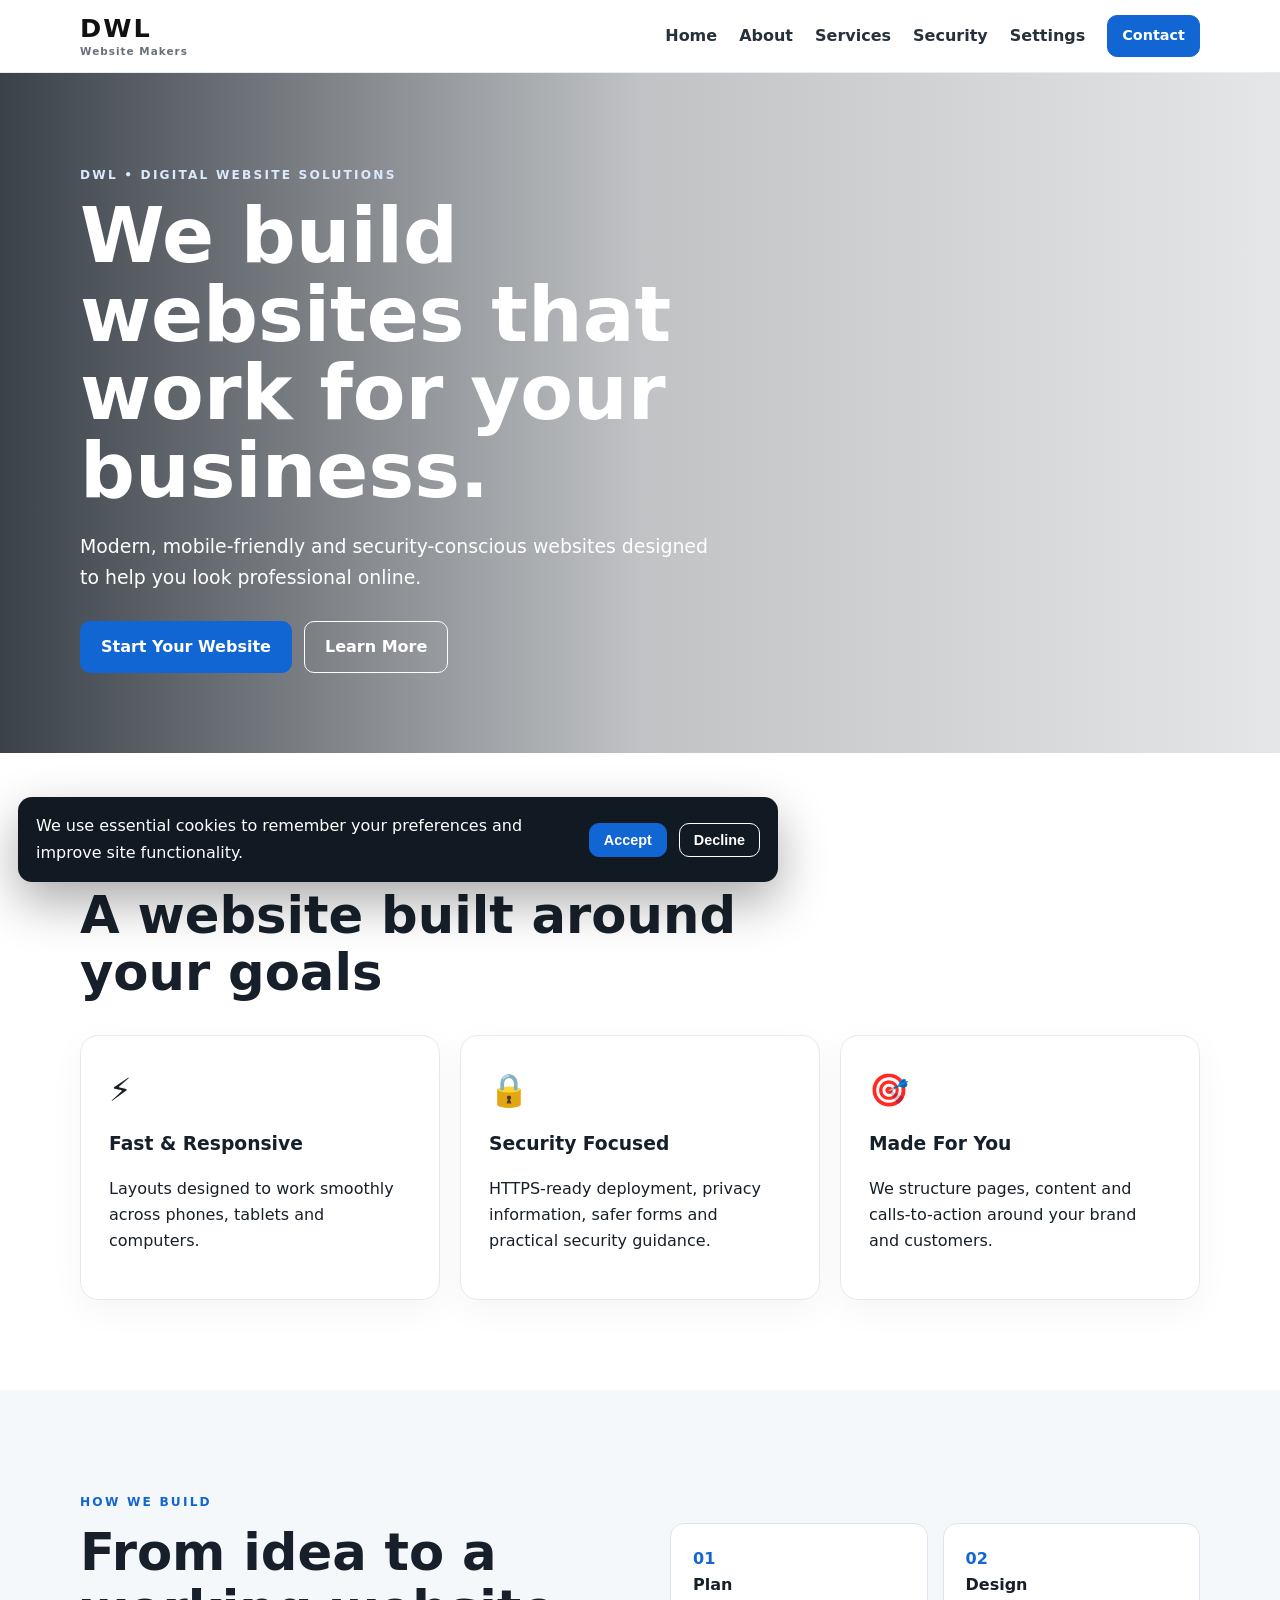
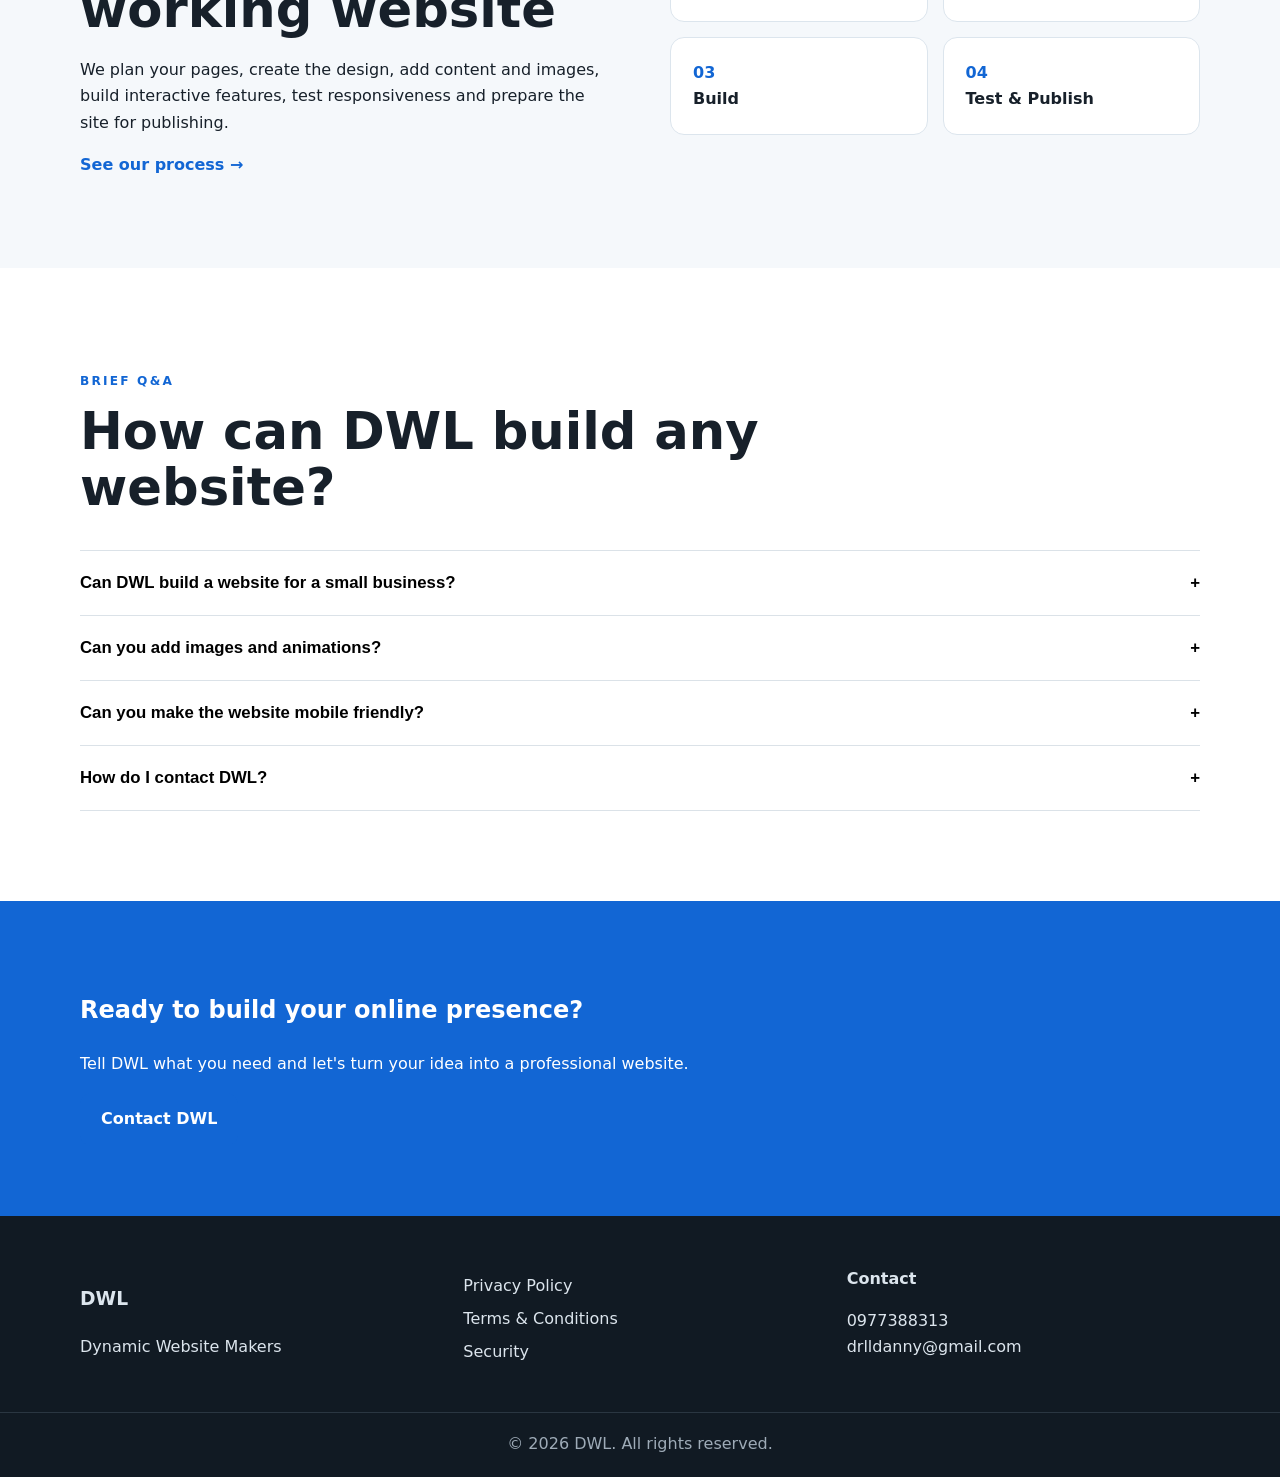
==== index.html @ 7fa47102 "Add files via upload" ====
<!DOCTYPE html>
<html lang="en">
<head>
  <meta charset="UTF-8">
  <meta name="viewport" content="width=device-width, initial-scale=1.0">
  <meta name="description" content="DWL - Professional, secure and responsive website design and development services.">
  <meta name="robots" content="index, follow">
  <meta property="og:title" content="DWL | Dynamic Website Making">
  <meta property="og:description" content="We build modern, responsive and secure websites for businesses and individuals.">
  <meta property="og:image" content="images/dwl-workspace.jpg">
  <title>DWL | Dynamic Website Making</title>
  <link rel="icon" href="images/dwl-workspace.jpg">
  <link rel="stylesheet" href="style.css">
</head>
<body>
<header class="site-header">
  <nav class="nav container">
    <a class="brand" href="index.html"><span>DWL</span><small>Website Makers</small></a>
    <button class="menu-toggle" aria-label="Open menu">☰</button>
    <div class="nav-links">
      <a href="index.html">Home</a><a href="about.html">About</a><a href="services.html">Services</a>
      <a href="security.html">Security</a><a href="settings.html">Settings</a><a href="contact.html" class="btn small">Contact</a>
    </div>
  </nav>
</header>

<main>
<section class="hero">
  <div class="hero-overlay"></div>
  <div class="container hero-content reveal">
    <p class="eyebrow">DWL • DIGITAL WEBSITE SOLUTIONS</p>
    <h1>We build websites that work for your business.</h1>
    <p class="lead">Modern, mobile-friendly and security-conscious websites designed to help you look professional online.</p>
    <div class="actions"><a class="btn" href="contact.html">Start Your Website</a><a class="btn ghost" href="about.html">Learn More</a></div>
  </div>
</section>

<section class="section container">
  <div class="section-head reveal"><p class="eyebrow">WHY CHOOSE US</p><h2>A website built around your goals</h2></div>
  <div class="cards">
    <article class="card reveal"><div class="icon">⚡</div><h3>Fast & Responsive</h3><p>Layouts designed to work smoothly across phones, tablets and computers.</p></article>
    <article class="card reveal"><div class="icon">🔒</div><h3>Security Focused</h3><p>HTTPS-ready deployment, privacy information, safer forms and practical security guidance.</p></article>
    <article class="card reveal"><div class="icon">🎯</div><h3>Made For You</h3><p>We structure pages, content and calls-to-action around your brand and customers.</p></article>
  </div>
</section>

<section class="section alt">
  <div class="container split">
    <div class="reveal"><p class="eyebrow">HOW WE BUILD</p><h2>From idea to a working website</h2><p>We plan your pages, create the design, add content and images, build interactive features, test responsiveness and prepare the site for publishing.</p><a href="services.html" class="text-link">See our process →</a></div>
    <div class="process reveal">
      <div><b>01</b><span>Plan</span></div><div><b>02</b><span>Design</span></div><div><b>03</b><span>Build</span></div><div><b>04</b><span>Test & Publish</span></div>
    </div>
  </div>
</section>

<section class="section container faq-section">
  <div class="section-head reveal"><p class="eyebrow">BRIEF Q&A</p><h2>How can DWL build any website?</h2></div>
  <div class="faq reveal">
    <button class="faq-q">Can DWL build a website for a small business? <span>+</span></button>
    <div class="faq-a">Yes. We can create a focused business website with pages such as Home, About, Services, Gallery, Contact, Privacy Policy and Terms.</div>
    <button class="faq-q">Can you add images and animations? <span>+</span></button>
    <div class="faq-a">Yes. We can add your images, galleries, subtle animations, interactive sections and responsive layouts.</div>
    <button class="faq-q">Can you make the website mobile friendly? <span>+</span></button>
    <div class="faq-a">Yes. The design can adapt to phones, tablets and desktop screens.</div>
    <button class="faq-q">How do I contact DWL? <span>+</span></button>
    <div class="faq-a">Call 0977388313 or email drlldanny@gmail.com. Fax support is available on request.</div>
  </div>
</section>

<section class="cta">
  <div class="container reveal"><h2>Ready to build your online presence?</h2><p>Tell DWL what you need and let's turn your idea into a professional website.</p><a class="btn" href="contact.html">Contact DWL</a></div>
</section>
</main>

<footer class="footer"><div class="container footer-grid"><div><h3>DWL</h3><p>Dynamic Website Makers</p></div><div><a href="privacy.html">Privacy Policy</a><a href="terms.html">Terms & Conditions</a><a href="security.html">Security</a></div><div><strong>Contact</strong><p>0977388313<br>drlldanny@gmail.com</p></div></div><div class="copyright">© <span id="year"></span> DWL. All rights reserved.</div></footer>
<div id="cookie-banner" class="cookie"><p>We use essential cookies to remember your preferences and improve site functionality.</p><button id="accept-cookies" class="btn small">Accept</button><button id="decline-cookies" class="btn ghost small">Decline</button></div>
<script src="script.js"></script>
</body>
</html>
---- style.css ----
*{box-sizing:border-box}html{scroll-behavior:smooth}body{margin:0;font-family:Inter,system-ui,-apple-system,Segoe UI,sans-serif;color:#17202a;background:#fff;line-height:1.65}.container{width:min(1120px,92%);margin:auto}.site-header{position:sticky;top:0;z-index:20;background:rgba(255,255,255,.94);backdrop-filter:blur(12px);border-bottom:1px solid #e8edf2}.nav{min-height:72px;display:flex;align-items:center;justify-content:space-between}.brand{color:#111;text-decoration:none;font-weight:900;display:flex;flex-direction:column;line-height:1}.brand span{font-size:1.6rem;letter-spacing:.08em}.brand small{font-size:.65rem;color:#65707b;letter-spacing:.1em;margin-top:5px}.nav-links{display:flex;gap:22px;align-items:center}.nav-links a{color:#27313b;text-decoration:none;font-weight:650}.nav-links a:hover,.text-link{color:#1266d4}.menu-toggle{display:none;border:0;background:none;font-size:1.7rem}.btn{display:inline-block;padding:12px 20px;border-radius:10px;background:#1266d4;color:#fff!important;text-decoration:none;border:1px solid #1266d4;font-weight:750;cursor:pointer}.btn:hover{transform:translateY(-2px);box-shadow:0 8px 24px #1266d42b}.btn.ghost{background:transparent;color:#fff!important;border-color:#fff}.btn.small{padding:8px 14px;font-size:.9rem}.hero{min-height:680px;background:url('images/dwl-workspace.jpg') center/cover no-repeat;position:relative;display:grid;align-items:center}.hero-overlay{position:absolute;inset:0;background:linear-gradient(90deg,rgba(4,12,22,.78),rgba(4,12,22,.25),rgba(4,12,22,.1))}.hero-content{position:relative;color:#fff;max-width:760px;margin-left:max(4%,calc((100% - 1120px)/2));margin-right:auto}.hero h1{font-size:clamp(2.5rem,6vw,5rem);line-height:1.02;margin:10px 0 20px}.lead{font-size:1.18rem;max-width:650px}.eyebrow{font-size:.76rem;letter-spacing:.18em;font-weight:900;color:#1266d4}.hero .eyebrow{color:#d9eaff}.actions{display:flex;gap:12px;margin-top:28px}.section{padding:90px 0}.alt{background:#f5f8fb}.section-head{max-width:720px;margin-bottom:35px}.section h2{font-size:clamp(2rem,4vw,3.2rem);line-height:1.1;margin:8px 0 20px}.cards{display:grid;grid-template-columns:repeat(3,1fr);gap:20px}.card{background:#fff;border:1px solid #e4eaf0;border-radius:18px;padding:28px;box-shadow:0 10px 35px #18212b0b}.icon{font-size:2rem}.card h3{margin:12px 0 8px}.split{display:grid;grid-template-columns:1fr 1fr;gap:60px;align-items:center}.process{display:grid;grid-template-columns:1fr 1fr;gap:15px}.process div{padding:22px;border:1px solid #dce5ed;border-radius:14px;background:#fff}.process b{display:block;color:#1266d4}.process span{font-weight:800}.text-link{font-weight:800;text-decoration:none}.faq{border-top:1px solid #dbe2e8}.faq-q{width:100%;text-align:left;border:0;border-bottom:1px solid #dbe2e8;background:none;padding:22px 0;font-size:1.05rem;font-weight:800;display:flex;justify-content:space-between;cursor:pointer}.faq-a{max-height:0;overflow:hidden;transition:max-height .45s ease;padding:0 10px;color:#596673}.faq-q.active+ .faq-a{max-height:160px;padding:15px 10px 25px}.cta{background:#1266d4;color:#fff;padding:70px 0}.cta .eyebrow{color:#cfe3ff}.page-hero{padding:100px 0 70px;background:#f3f7fb}.page-hero h1{font-size:clamp(2.4rem,5vw,4.3rem);line-height:1.05;max-width:850px;margin:10px 0 20px}.page-hero p:not(.eyebrow){max-width:800px;font-size:1.1rem}.about-img{width:100%;border-radius:22px;box-shadow:0 20px 50px #0002}.timeline{display:grid;gap:16px;margin-top:30px}.timeline div{background:#fff;border:1px solid #dfe7ee;border-radius:14px;padding:20px}.timeline b{color:#1266d4}.security-list{display:grid;grid-template-columns:repeat(2,1fr);gap:20px}.notice{margin-top:25px;padding:20px;border-left:5px solid #1266d4;background:#eef6ff;border-radius:10px}.settings{max-width:850px}.setting{display:flex;justify-content:space-between;align-items:center;margin-bottom:16px}.switch input{display:none}.switch span{display:block;width:54px;height:30px;background:#bbc5cf;border-radius:30px;position:relative;cursor:pointer}.switch span:after{content:'';position:absolute;width:24px;height:24px;left:3px;top:3px;background:#fff;border-radius:50%;transition:.25s}.switch input:checked+span{background:#1266d4}.switch input:checked+span:after{transform:translateX(24px)}.contact-grid{display:grid;grid-template-columns:.8fr 1.2fr;gap:50px}.contact-form{display:grid;gap:18px}.contact-form label{font-weight:750}.contact-form input,.contact-form textarea{display:block;width:100%;margin-top:6px;padding:13px;border:1px solid #ccd6df;border-radius:9px;font:inherit}.contact-form input:focus,.contact-form textarea:focus{outline:3px solid #1266d422;border-color:#1266d4}.honeypot{position:absolute!important;left:-10000px!important}.form-status{font-weight:700}.footer{background:#111a23;color:#dce5ed;padding:50px 0 20px}.footer-grid{display:grid;grid-template-columns:1fr 1fr 1fr;gap:30px}.footer a{display:block;color:#dce5ed;text-decoration:none;margin:7px 0}.copyright{text-align:center;border-top:1px solid #2a3641;margin-top:35px;padding-top:18px;color:#9eabb7}.cookie{position:fixed;bottom:18px;left:18px;right:18px;max-width:760px;background:#111a23;color:#fff;padding:16px 18px;border-radius:14px;display:flex;align-items:center;gap:12px;z-index:30;box-shadow:0 20px 50px #0005}.cookie p{margin:0;flex:1}.not-found{min-height:100vh;display:grid;place-content:center;text-align:center}.not-found h1{font-size:7rem;margin:0}.reveal{opacity:0;transform:translateY(20px);transition:opacity .7s ease,transform .7s ease}.reveal.visible{opacity:1;transform:none}body.reduce-motion *{animation:none!important;transition:none!important;scroll-behavior:auto!important}@media(max-width:800px){.nav-links{display:none;position:absolute;top:72px;left:0;right:0;background:#fff;padding:20px;flex-direction:column;align-items:stretch;border-bottom:1px solid #ddd}.nav-links.open{display:flex}.menu-toggle{display:block}.cards,.split,.security-list,.contact-grid,.footer-grid{grid-template-columns:1fr}.hero{min-height:620px}.hero-content{margin:0 auto}.section{padding:65px 0}.cookie{flex-wrap:wrap}.cookie p{flex-basis:100%}}
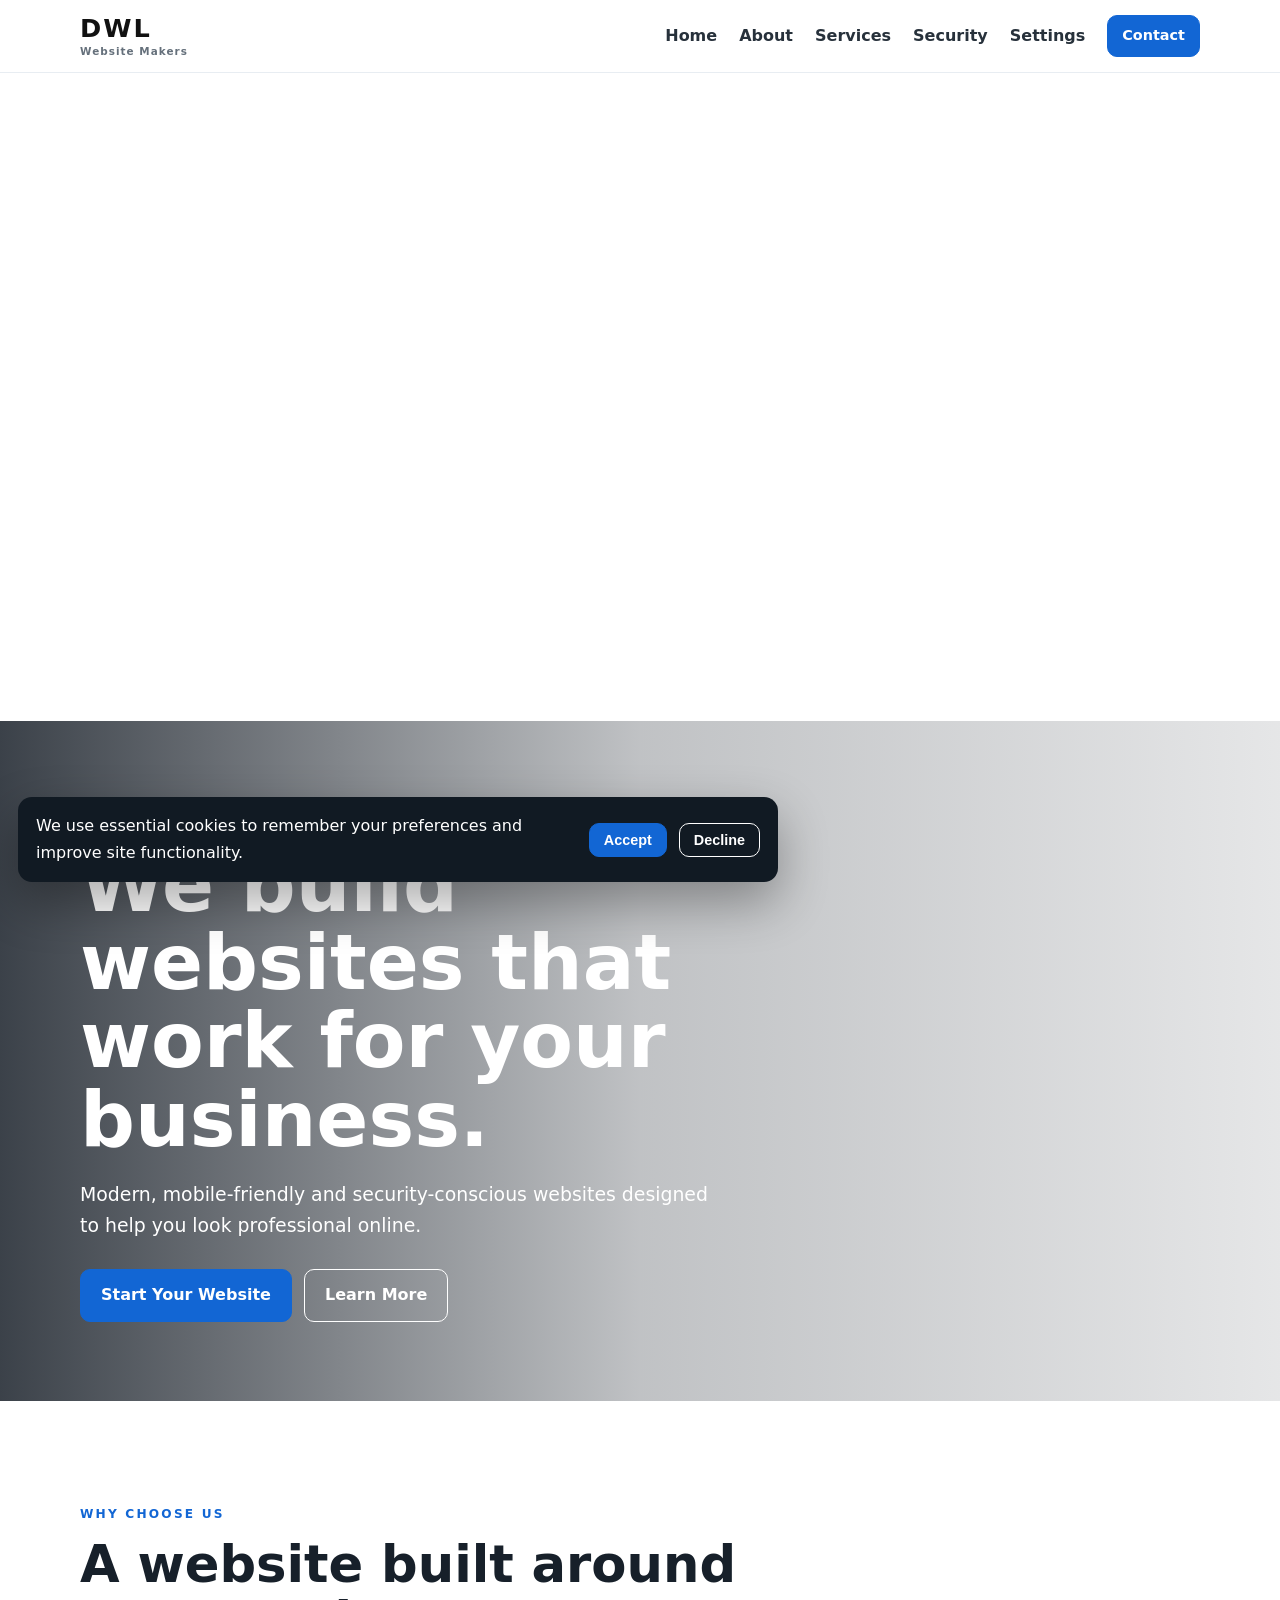
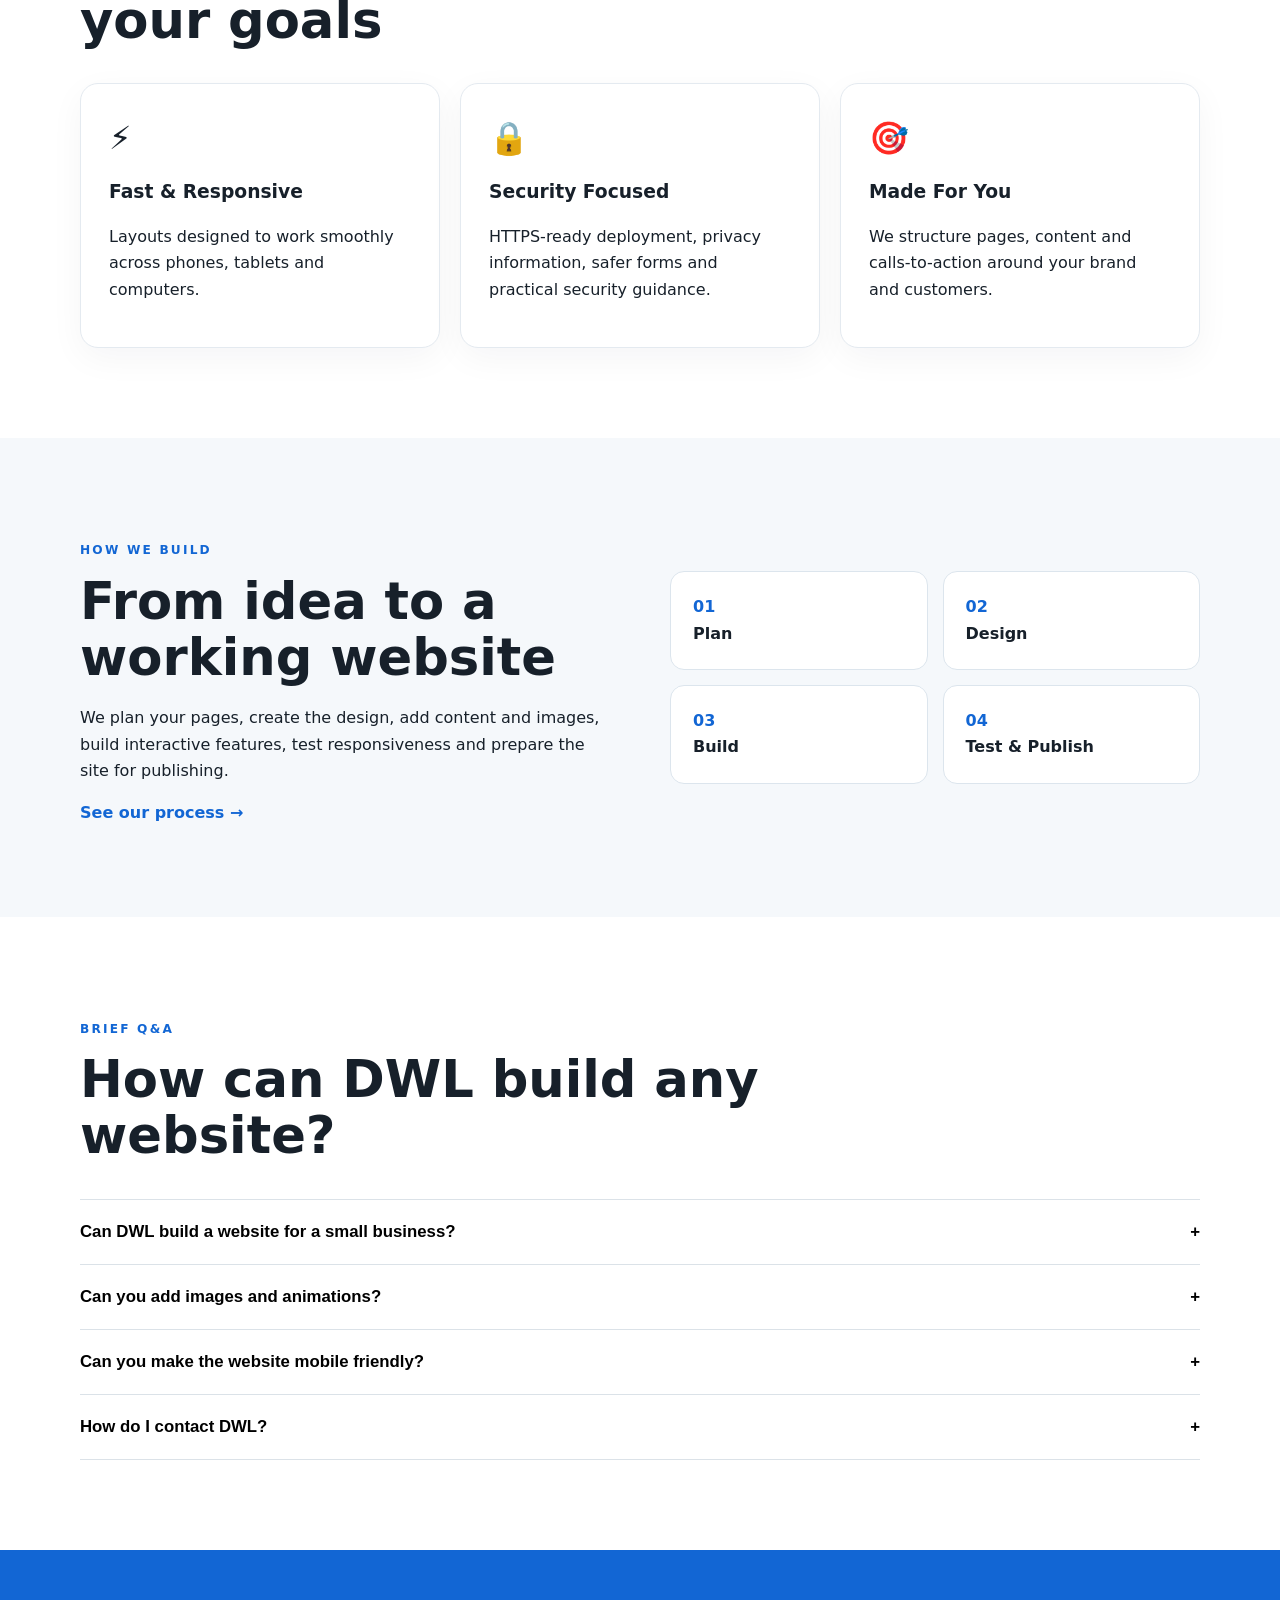
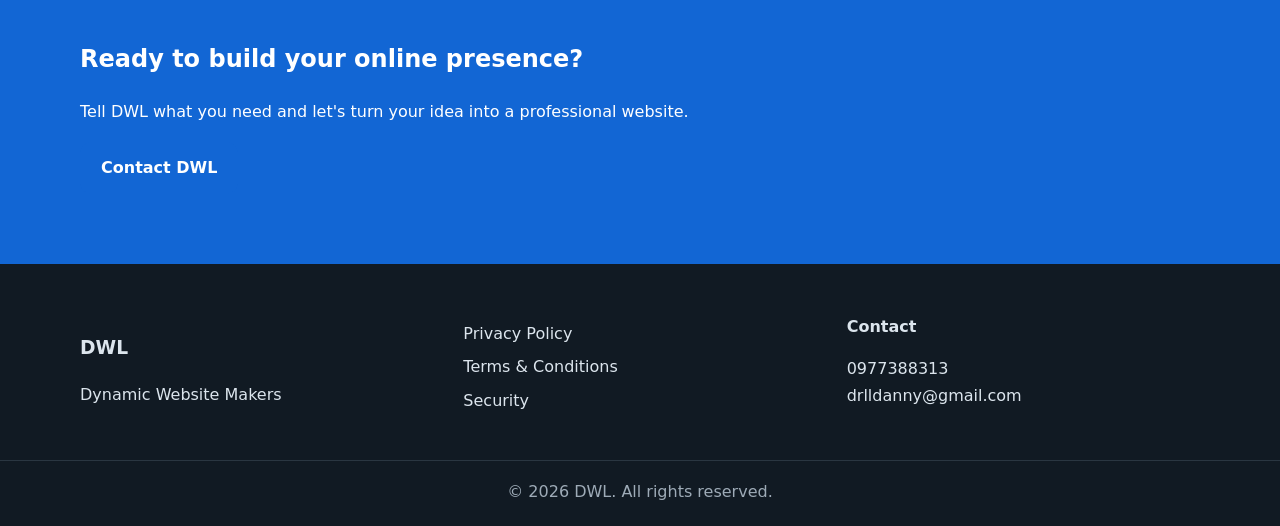
==== commit 15acffb7: "Update index.html" ====
--- a/index.html
+++ b/index.html
@@ -23,6 +23,11 @@
     </div>
   </nav>
 </header>
+  <body>
+    <video width="100%" heigt="300" control>
+      <source src="video/September_12,_2026(720p)(1).mp4" type="video/mp4">
+    </video>
+  
 
 <main>
 <section class="hero">
@@ -76,4 +81,4 @@
 <div id="cookie-banner" class="cookie"><p>We use essential cookies to remember your preferences and improve site functionality.</p><button id="accept-cookies" class="btn small">Accept</button><button id="decline-cookies" class="btn ghost small">Decline</button></div>
 <script src="script.js"></script>
 </body>
-</html>+</html>
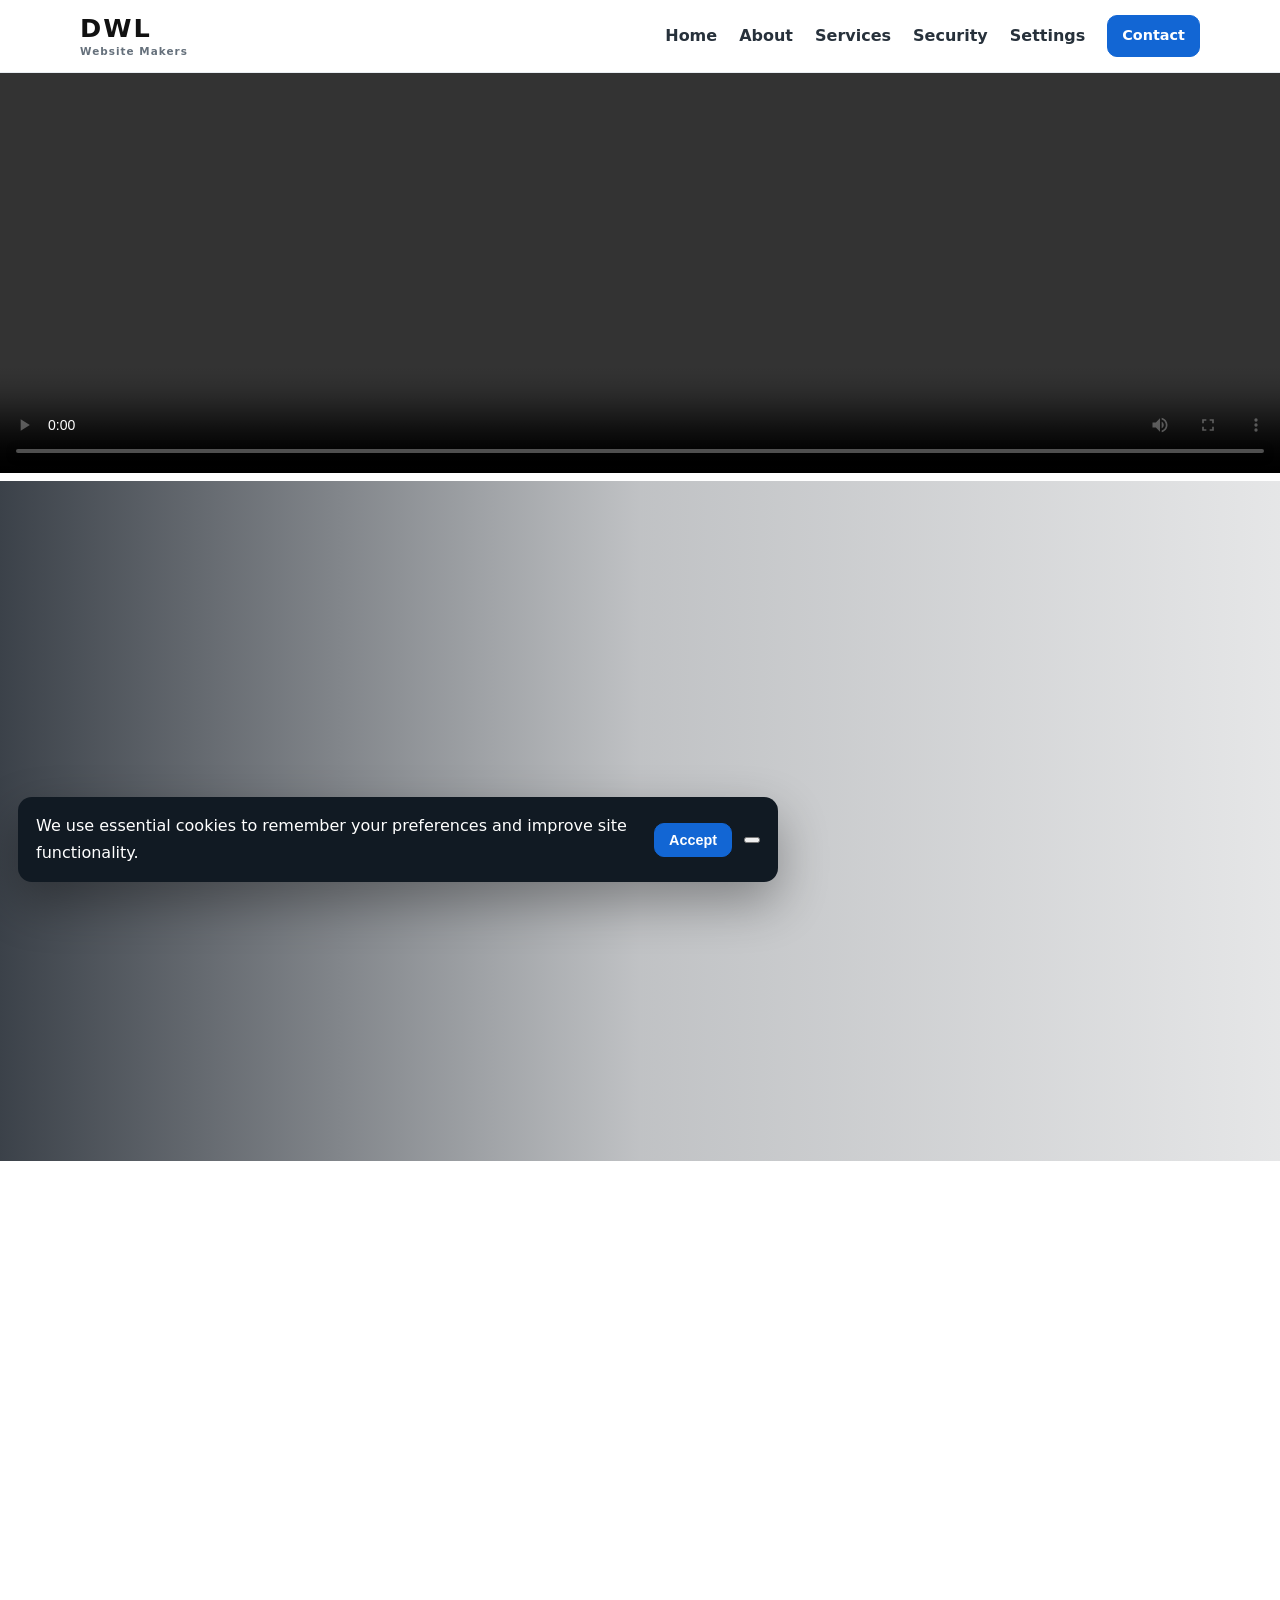
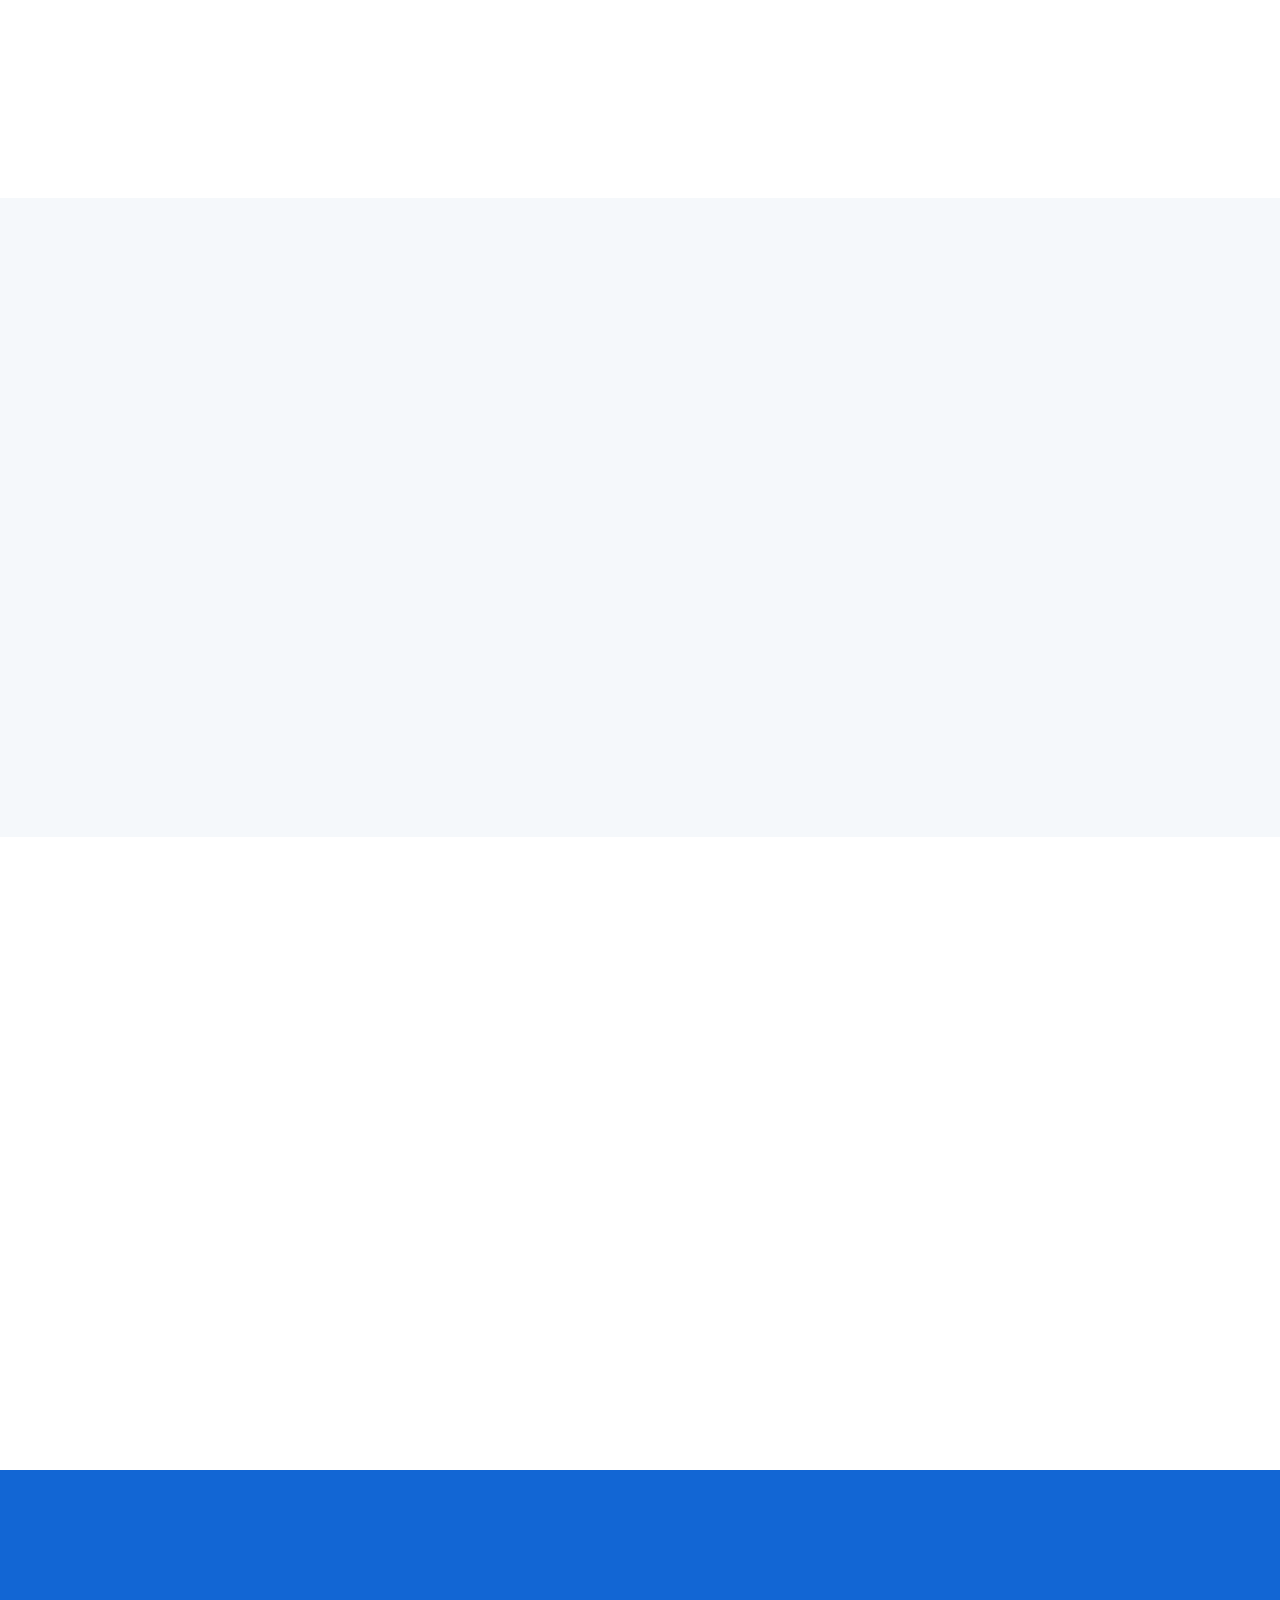
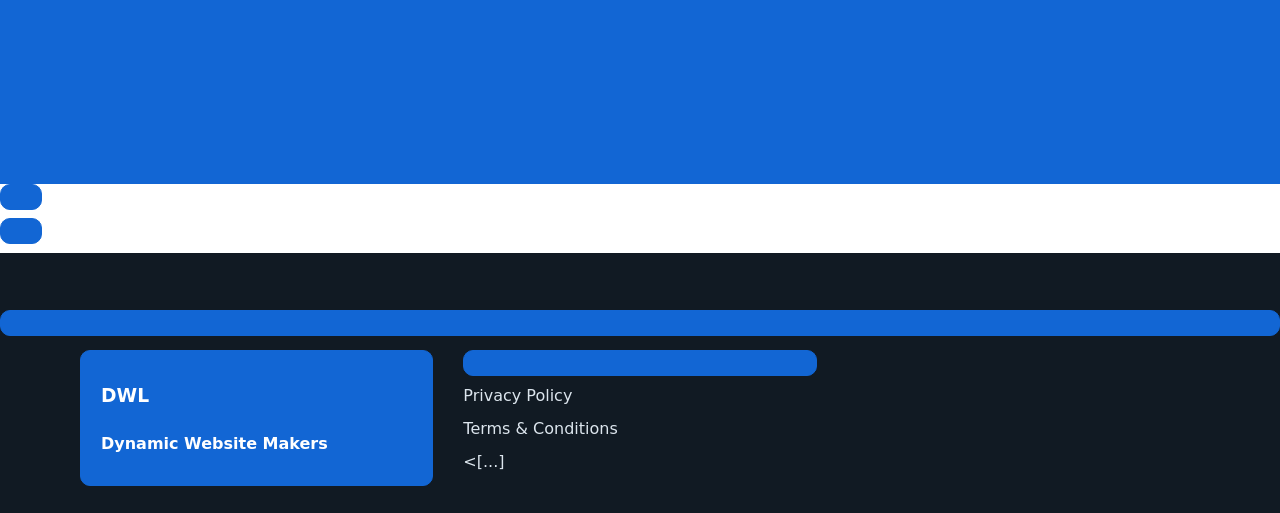
==== commit 8b8382ef: "Reduce video height to 400px and fix typo" ====
--- a/index.html
+++ b/index.html
@@ -24,7 +24,7 @@
   </nav>
 </header>
   <body>
-    <video width="100%" heigt="300" control>
+    <video width="100%" height="400" controls>
       <source src="video/September_12,_2026(720p)(1).mp4" type="video/mp4">
     </video>
   
@@ -51,7 +51,7 @@
 
 <section class="section alt">
   <div class="container split">
-    <div class="reveal"><p class="eyebrow">HOW WE BUILD</p><h2>From idea to a working website</h2><p>We plan your pages, create the design, add content and images, build interactive features, test responsiveness and prepare the site for publishing.</p><a href="services.html" class="text-link">See our process →</a></div>
+    <div class="reveal"><p class="eyebrow">HOW WE BUILD</p><h2>From idea to a working website</h2><p>We plan your pages, create the design, add content and images, build interactive features, test res[...]
     <div class="process reveal">
       <div><b>01</b><span>Plan</span></div><div><b>02</b><span>Design</span></div><div><b>03</b><span>Build</span></div><div><b>04</b><span>Test & Publish</span></div>
     </div>
@@ -73,12 +73,12 @@
 </section>
 
 <section class="cta">
-  <div class="container reveal"><h2>Ready to build your online presence?</h2><p>Tell DWL what you need and let's turn your idea into a professional website.</p><a class="btn" href="contact.html">Contact DWL</a></div>
+  <div class="container reveal"><h2>Ready to build your online presence?</h2><p>Tell DWL what you need and let's turn your idea into a professional website.</p><a class="btn" href="contact.html">Conta[...]
 </section>
 </main>
 
-<footer class="footer"><div class="container footer-grid"><div><h3>DWL</h3><p>Dynamic Website Makers</p></div><div><a href="privacy.html">Privacy Policy</a><a href="terms.html">Terms & Conditions</a><a href="security.html">Security</a></div><div><strong>Contact</strong><p>0977388313<br>drlldanny@gmail.com</p></div></div><div class="copyright">© <span id="year"></span> DWL. All rights reserved.</div></footer>
-<div id="cookie-banner" class="cookie"><p>We use essential cookies to remember your preferences and improve site functionality.</p><button id="accept-cookies" class="btn small">Accept</button><button id="decline-cookies" class="btn ghost small">Decline</button></div>
+<footer class="footer"><div class="container footer-grid"><div><h3>DWL</h3><p>Dynamic Website Makers</p></div><div><a href="privacy.html">Privacy Policy</a><a href="terms.html">Terms & Conditions</a><[...]
+<div id="cookie-banner" class="cookie"><p>We use essential cookies to remember your preferences and improve site functionality.</p><button id="accept-cookies" class="btn small">Accept</button><button [...]
 <script src="script.js"></script>
 </body>
 </html>
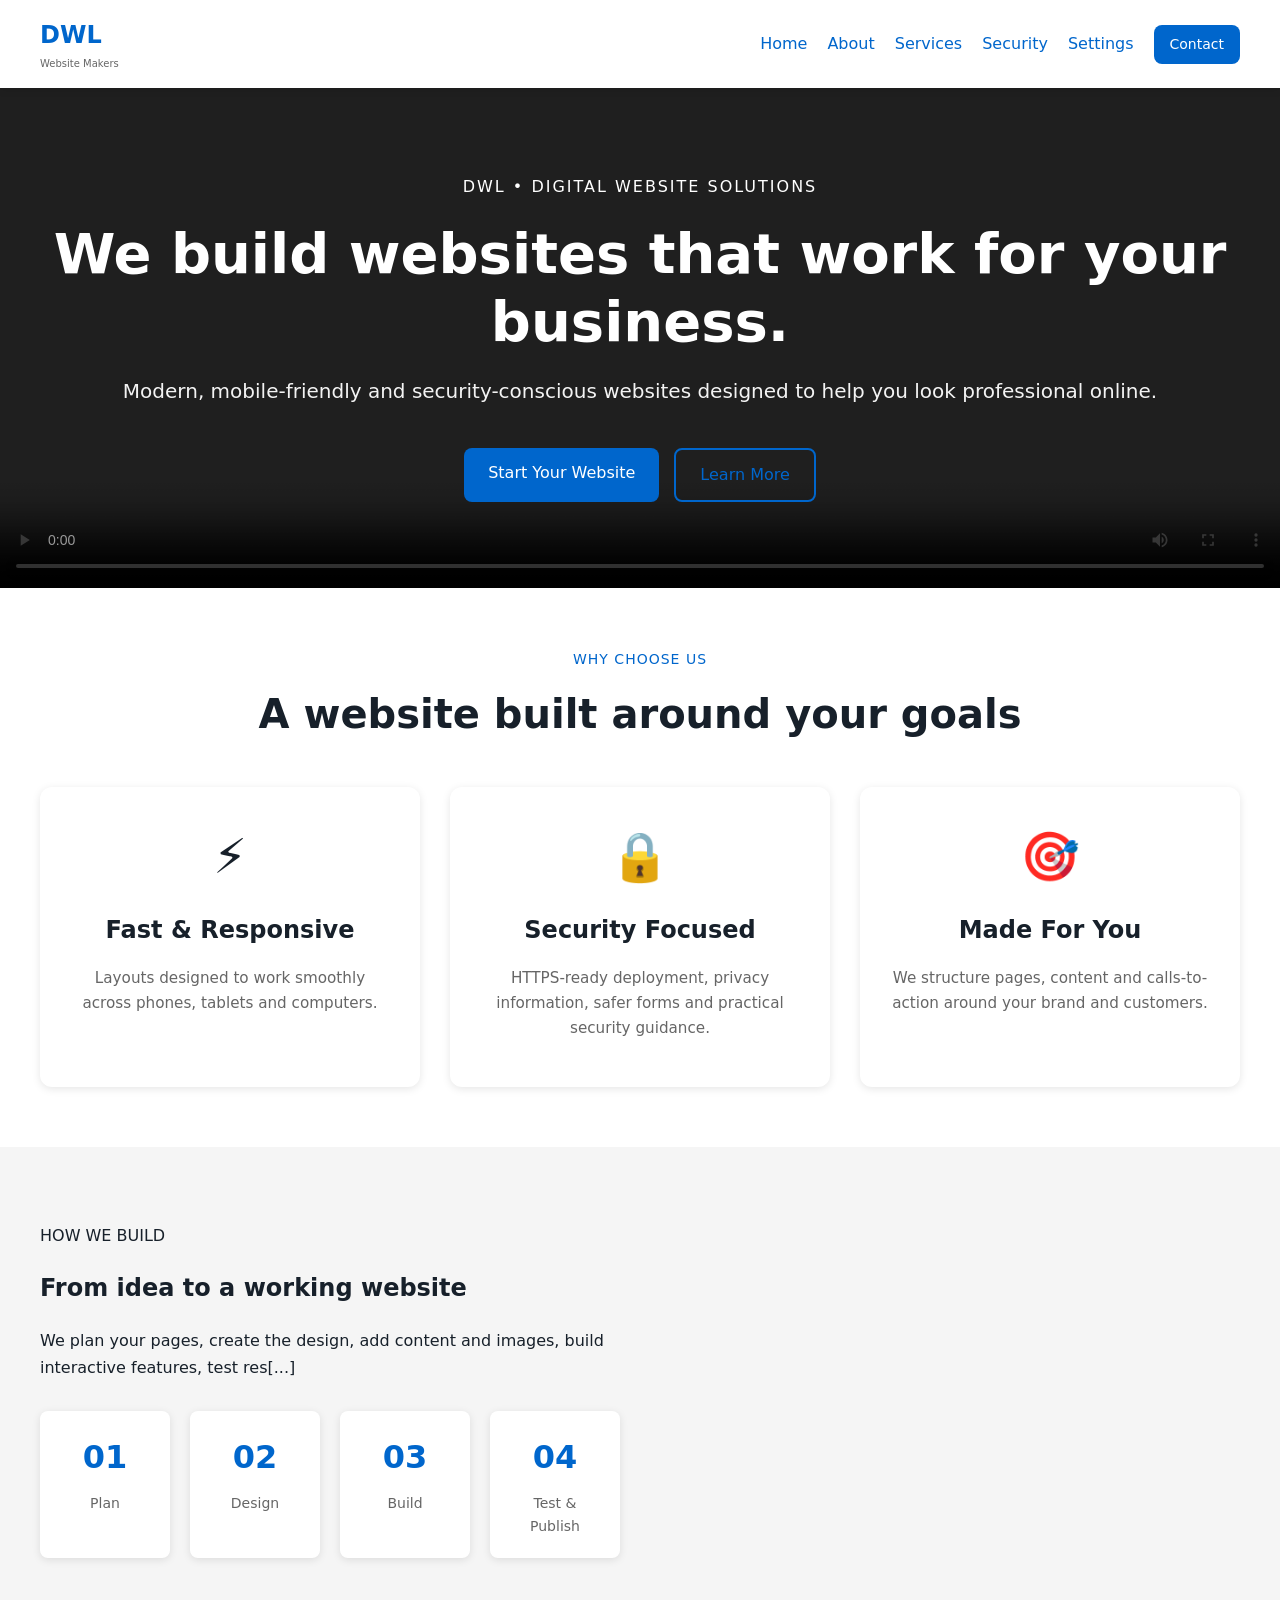
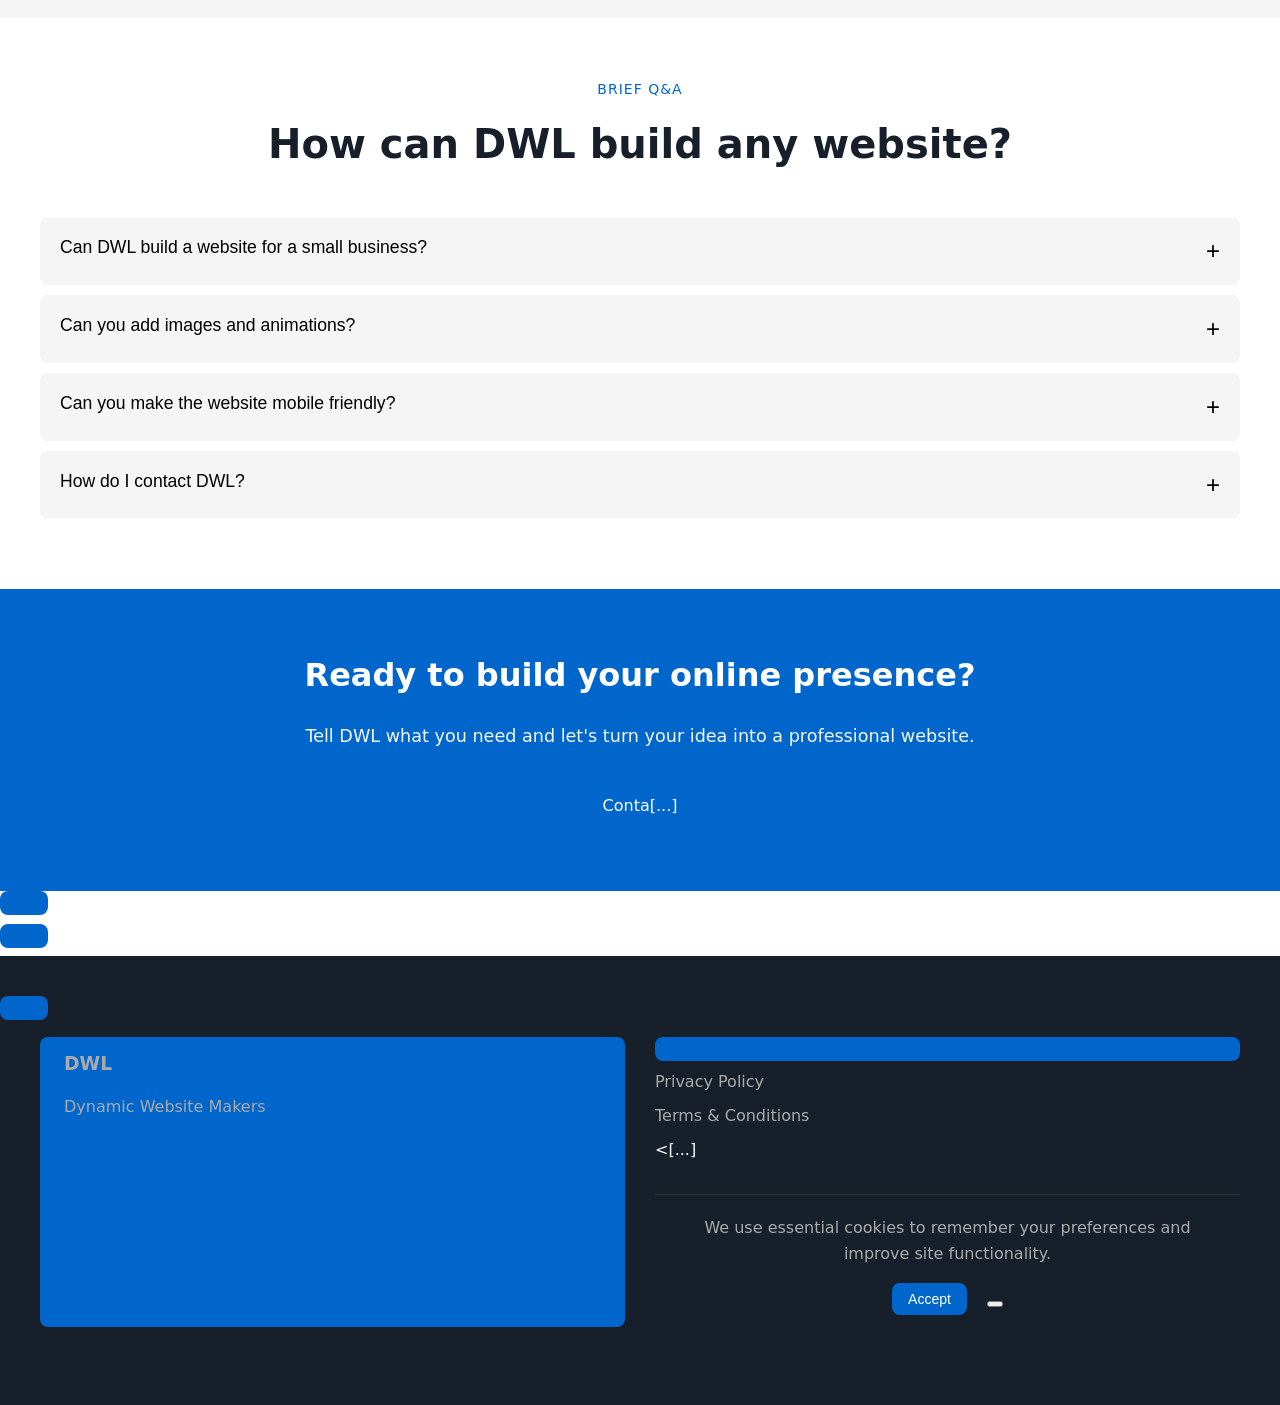
==== commit c0dba941: "Move video into hero section as background and update styling" ====
--- a/index.html
+++ b/index.html
@@ -23,14 +23,12 @@
     </div>
   </nav>
 </header>
-  <body>
-    <video width="100%" height="400" controls>
-      <source src="video/September_12,_2026(720p)(1).mp4" type="video/mp4">
-    </video>
-  
 
 <main>
 <section class="hero">
+  <video class="hero-video" controls>
+    <source src="video/September_12,_2026(720p)(1).mp4" type="video/mp4">
+  </video>
   <div class="hero-overlay"></div>
   <div class="container hero-content reveal">
     <p class="eyebrow">DWL • DIGITAL WEBSITE SOLUTIONS</p>
--- a/style.css
+++ b/style.css
@@ -1 +1 @@
-*{box-sizing:border-box}html{scroll-behavior:smooth}body{margin:0;font-family:Inter,system-ui,-apple-system,Segoe UI,sans-serif;color:#17202a;background:#fff;line-height:1.65}.container{width:min(1120px,92%);margin:auto}.site-header{position:sticky;top:0;z-index:20;background:rgba(255,255,255,.94);backdrop-filter:blur(12px);border-bottom:1px solid #e8edf2}.nav{min-height:72px;display:flex;align-items:center;justify-content:space-between}.brand{color:#111;text-decoration:none;font-weight:900;display:flex;flex-direction:column;line-height:1}.brand span{font-size:1.6rem;letter-spacing:.08em}.brand small{font-size:.65rem;color:#65707b;letter-spacing:.1em;margin-top:5px}.nav-links{display:flex;gap:22px;align-items:center}.nav-links a{color:#27313b;text-decoration:none;font-weight:650}.nav-links a:hover,.text-link{color:#1266d4}.menu-toggle{display:none;border:0;background:none;font-size:1.7rem}.btn{display:inline-block;padding:12px 20px;border-radius:10px;background:#1266d4;color:#fff!important;text-decoration:none;border:1px solid #1266d4;font-weight:750;cursor:pointer}.btn:hover{transform:translateY(-2px);box-shadow:0 8px 24px #1266d42b}.btn.ghost{background:transparent;color:#fff!important;border-color:#fff}.btn.small{padding:8px 14px;font-size:.9rem}.hero{min-height:680px;background:url('images/dwl-workspace.jpg') center/cover no-repeat;position:relative;display:grid;align-items:center}.hero-overlay{position:absolute;inset:0;background:linear-gradient(90deg,rgba(4,12,22,.78),rgba(4,12,22,.25),rgba(4,12,22,.1))}.hero-content{position:relative;color:#fff;max-width:760px;margin-left:max(4%,calc((100% - 1120px)/2));margin-right:auto}.hero h1{font-size:clamp(2.5rem,6vw,5rem);line-height:1.02;margin:10px 0 20px}.lead{font-size:1.18rem;max-width:650px}.eyebrow{font-size:.76rem;letter-spacing:.18em;font-weight:900;color:#1266d4}.hero .eyebrow{color:#d9eaff}.actions{display:flex;gap:12px;margin-top:28px}.section{padding:90px 0}.alt{background:#f5f8fb}.section-head{max-width:720px;margin-bottom:35px}.section h2{font-size:clamp(2rem,4vw,3.2rem);line-height:1.1;margin:8px 0 20px}.cards{display:grid;grid-template-columns:repeat(3,1fr);gap:20px}.card{background:#fff;border:1px solid #e4eaf0;border-radius:18px;padding:28px;box-shadow:0 10px 35px #18212b0b}.icon{font-size:2rem}.card h3{margin:12px 0 8px}.split{display:grid;grid-template-columns:1fr 1fr;gap:60px;align-items:center}.process{display:grid;grid-template-columns:1fr 1fr;gap:15px}.process div{padding:22px;border:1px solid #dce5ed;border-radius:14px;background:#fff}.process b{display:block;color:#1266d4}.process span{font-weight:800}.text-link{font-weight:800;text-decoration:none}.faq{border-top:1px solid #dbe2e8}.faq-q{width:100%;text-align:left;border:0;border-bottom:1px solid #dbe2e8;background:none;padding:22px 0;font-size:1.05rem;font-weight:800;display:flex;justify-content:space-between;cursor:pointer}.faq-a{max-height:0;overflow:hidden;transition:max-height .45s ease;padding:0 10px;color:#596673}.faq-q.active+ .faq-a{max-height:160px;padding:15px 10px 25px}.cta{background:#1266d4;color:#fff;padding:70px 0}.cta .eyebrow{color:#cfe3ff}.page-hero{padding:100px 0 70px;background:#f3f7fb}.page-hero h1{font-size:clamp(2.4rem,5vw,4.3rem);line-height:1.05;max-width:850px;margin:10px 0 20px}.page-hero p:not(.eyebrow){max-width:800px;font-size:1.1rem}.about-img{width:100%;border-radius:22px;box-shadow:0 20px 50px #0002}.timeline{display:grid;gap:16px;margin-top:30px}.timeline div{background:#fff;border:1px solid #dfe7ee;border-radius:14px;padding:20px}.timeline b{color:#1266d4}.security-list{display:grid;grid-template-columns:repeat(2,1fr);gap:20px}.notice{margin-top:25px;padding:20px;border-left:5px solid #1266d4;background:#eef6ff;border-radius:10px}.settings{max-width:850px}.setting{display:flex;justify-content:space-between;align-items:center;margin-bottom:16px}.switch input{display:none}.switch span{display:block;width:54px;height:30px;background:#bbc5cf;border-radius:30px;position:relative;cursor:pointer}.switch span:after{content:'';position:absolute;width:24px;height:24px;left:3px;top:3px;background:#fff;border-radius:50%;transition:.25s}.switch input:checked+span{background:#1266d4}.switch input:checked+span:after{transform:translateX(24px)}.contact-grid{display:grid;grid-template-columns:.8fr 1.2fr;gap:50px}.contact-form{display:grid;gap:18px}.contact-form label{font-weight:750}.contact-form input,.contact-form textarea{display:block;width:100%;margin-top:6px;padding:13px;border:1px solid #ccd6df;border-radius:9px;font:inherit}.contact-form input:focus,.contact-form textarea:focus{outline:3px solid #1266d422;border-color:#1266d4}.honeypot{position:absolute!important;left:-10000px!important}.form-status{font-weight:700}.footer{background:#111a23;color:#dce5ed;padding:50px 0 20px}.footer-grid{display:grid;grid-template-columns:1fr 1fr 1fr;gap:30px}.footer a{display:block;color:#dce5ed;text-decoration:none;margin:7px 0}.copyright{text-align:center;border-top:1px solid #2a3641;margin-top:35px;padding-top:18px;color:#9eabb7}.cookie{position:fixed;bottom:18px;left:18px;right:18px;max-width:760px;background:#111a23;color:#fff;padding:16px 18px;border-radius:14px;display:flex;align-items:center;gap:12px;z-index:30;box-shadow:0 20px 50px #0005}.cookie p{margin:0;flex:1}.not-found{min-height:100vh;display:grid;place-content:center;text-align:center}.not-found h1{font-size:7rem;margin:0}.reveal{opacity:0;transform:translateY(20px);transition:opacity .7s ease,transform .7s ease}.reveal.visible{opacity:1;transform:none}body.reduce-motion *{animation:none!important;transition:none!important;scroll-behavior:auto!important}@media(max-width:800px){.nav-links{display:none;position:absolute;top:72px;left:0;right:0;background:#fff;padding:20px;flex-direction:column;align-items:stretch;border-bottom:1px solid #ddd}.nav-links.open{display:flex}.menu-toggle{display:block}.cards,.split,.security-list,.contact-grid,.footer-grid{grid-template-columns:1fr}.hero{min-height:620px}.hero-content{margin:0 auto}.section{padding:65px 0}.cookie{flex-wrap:wrap}.cookie p{flex-basis:100%}}+*{box-sizing:border-box}html{scroll-behavior:smooth}body{margin:0;font-family:Inter,system-ui,-apple-system,Segoe UI,sans-serif;color:#17202a;background:#fff;line-height:1.65}.container{width:min(100% - 2rem,1200px);margin:0 auto}a{color:#0066cc;text-decoration:none}a:hover{text-decoration:underline}.btn{display:inline-block;padding:12px 24px;background:#0066cc;color:#fff;border:none;border-radius:8px;font-size:1rem;cursor:pointer;transition:all .3s}.btn:hover{background:#0052a3}.btn.ghost{background:0 0;border:2px solid #0066cc;color:#0066cc}.btn.ghost:hover{background:#0066cc;color:#fff}.btn.small{padding:8px 16px;font-size:.875rem}.section{padding:60px 0}.section.alt{background:#f5f5f5}.section-head{text-align:center;margin-bottom:40px}.section-head .eyebrow{font-size:.875rem;color:#0066cc;text-transform:uppercase;letter-spacing:1px;margin:0}.section-head h2{font-size:2.5rem;margin:10px 0 0 0;color:#17202a}.cards{display:grid;grid-template-columns:repeat(auto-fit,minmax(300px,1fr));gap:30px;margin-top:30px}.card{background:#fff;padding:30px;border-radius:12px;box-shadow:0 2px 8px rgba(0,0,0,.1);text-align:center;transition:transform .3s,box-shadow .3s}.card:hover{transform:translateY(-5px);box-shadow:0 8px 20px rgba(0,0,0,.15)}.card .icon{font-size:3rem;margin-bottom:15px}.card h3{font-size:1.5rem;margin:15px 0;color:#17202a}.card p{color:#666;font-size:.95rem}.split{display:grid;grid-template-columns:1fr 1fr;gap:40px;align-items:center}.process{display:grid;grid-template-columns:repeat(4,1fr);gap:20px;margin-top:30px}.process div{text-align:center;padding:20px;background:#fff;border-radius:8px;box-shadow:0 2px 8px rgba(0,0,0,.1)}.process b{display:block;font-size:2rem;color:#0066cc}.process span{display:block;font-size:.875rem;color:#666;margin-top:8px}.site-header{background:#fff;box-shadow:0 2px 8px rgba(0,0,0,.1);position:sticky;top:0;z-index:100}.nav{display:flex;justify-content:space-between;align-items:center;padding:1rem 0}.nav .brand{font-size:1.5rem;font-weight:700;color:#17202a}.nav .brand span{color:#0066cc}.nav .brand small{display:block;font-size:.625rem;font-weight:400;color:#666}.nav-links{display:flex;gap:20px;align-items:center}.menu-toggle{display:none;background:0 0;border:none;font-size:1.5rem;cursor:pointer}.hero{position:relative;height:500px;color:#fff;display:flex;align-items:center;justify-content:center;overflow:hidden}.hero-video{position:absolute;top:0;left:0;width:100%;height:100%;object-fit:cover;z-index:1}.hero-overlay{position:absolute;top:0;left:0;width:100%;height:100%;background:rgba(0,0,0,.4);z-index:2}.hero-content{position:relative;z-index:3;text-align:center}.hero-content .eyebrow{font-size:1rem;text-transform:uppercase;letter-spacing:2px;margin:0 0 20px 0}.hero-content h1{font-size:3.5rem;margin:20px 0;line-height:1.2}.hero-content .lead{font-size:1.25rem;margin:20px 0 40px 0;opacity:.95}.hero-content .actions{display:flex;gap:15px;justify-content:center;flex-wrap:wrap}.faq{margin-top:30px}.faq-q{width:100%;padding:20px;background:#f5f5f5;border:none;border-radius:8px;text-align:left;font-size:1.1rem;cursor:pointer;margin-bottom:10px;transition:all .3s}.faq-q:hover{background:#e0e0e0}.faq-q span{float:right;font-size:1.5rem}.faq-a{display:none;padding:20px;background:#fff;border-left:4px solid #0066cc;margin-bottom:10px;color:#666}.faq-a.open{display:block}.cta{background:#0066cc;color:#fff;padding:60px 0;text-align:center}.cta h2{font-size:2rem;margin:0 0 20px 0}.cta p{font-size:1.1rem;margin:0 0 30px 0;opacity:.95}.footer{background:#17202a;color:#fff;padding:40px 0}.footer-grid{display:grid;grid-template-columns:repeat(auto-fit,minmax(250px,1fr));gap:30px;margin-bottom:30px}.footer-grid h3{margin:0 0 15px 0}.footer-grid p{color:#aaa;margin:0}.footer-grid a{color:#aaa;display:block;margin:8px 0}.footer-grid a:hover{color:#fff;text-decoration:none}.cookie{background:#17202a;color:#fff;padding:20px;text-align:center;border-top:1px solid #333;margin-top:30px}.cookie p{margin:0 0 15px 0}.cookie button{margin:0 10px}.reveal{opacity:0;animation:fadeIn .6s ease-out forwards}@keyframes fadeIn{from{opacity:0;transform:translateY(20px)}to{opacity:1;transform:translateY(0)}}@media(max-width:768px){.nav-links{display:none;flex-direction:column;position:absolute;top:60px;left:0;right:0;background:#fff;padding:20px;box-shadow:0 2px 8px rgba(0,0,0,.1)}.nav-links.open{display:flex}.menu-toggle{display:block}.hero-content h1{font-size:2.5rem}.hero-content .actions{flex-direction:column}.split{grid-template-columns:1fr}.process{grid-template-columns:repeat(2,1fr)}.section-head h2{font-size:1.75rem}}
